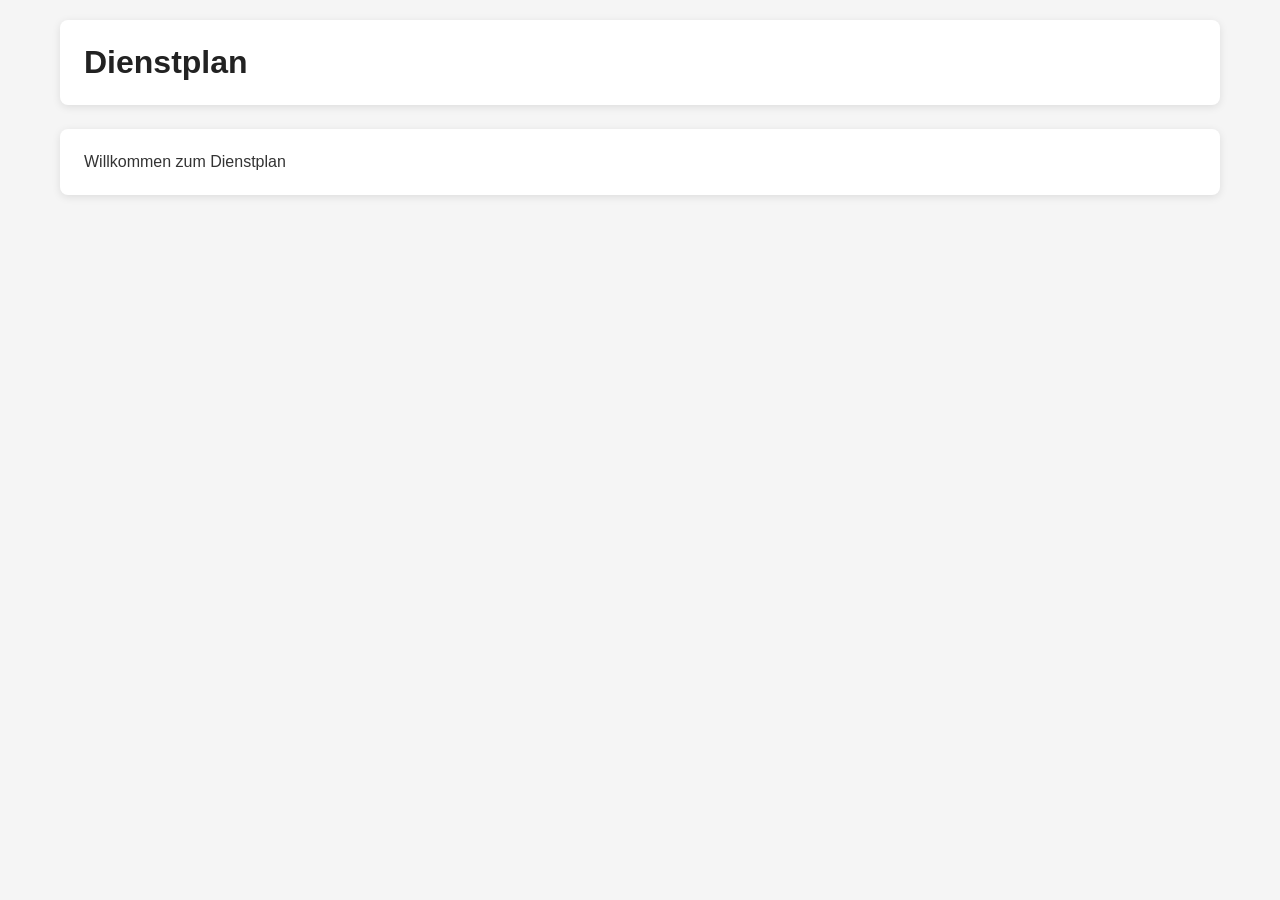
==== index.html @ 03ca54ce "Initial commit: Create dienstplan project structure - index.html: Main HTML structure - style.css: B" ====
<!DOCTYPE html>
<html lang="de">
<head>
  <meta charset="UTF-8">
  <meta name="viewport" content="width=device-width, initial-scale=1.0">
  <title>Dienstplan</title>
  <link rel="stylesheet" href="style.css">
</head>
<body>
  <div class="container">
    <header>
      <h1>Dienstplan</h1>
    </header>
    <main>
      <p>Willkommen zum Dienstplan</p>
    </main>
  </div>
  <script src="script.js"></script>
</body>
</html>
---- style.css ----
* {
  margin: 0;
  padding: 0;
  box-sizing: border-box;
}

body {
  font-family: -apple-system, BlinkMacSystemFont, 'Segoe UI', Roboto, Oxygen, Ubuntu, Cantarell, sans-serif;
  background: #f5f5f5;
  color: #333;
}

.container {
  max-width: 1200px;
  margin: 0 auto;
  padding: 20px;
}

header {
  background: #fff;
  padding: 24px;
  border-radius: 8px;
  box-shadow: 0 2px 8px rgba(0, 0, 0, 0.1);
  margin-bottom: 24px;
}

header h1 {
  font-size: 2rem;
  font-weight: 700;
  color: #222;
}

main {
  background: #fff;
  padding: 24px;
  border-radius: 8px;
  box-shadow: 0 2px 8px rgba(0, 0, 0, 0.1);
}
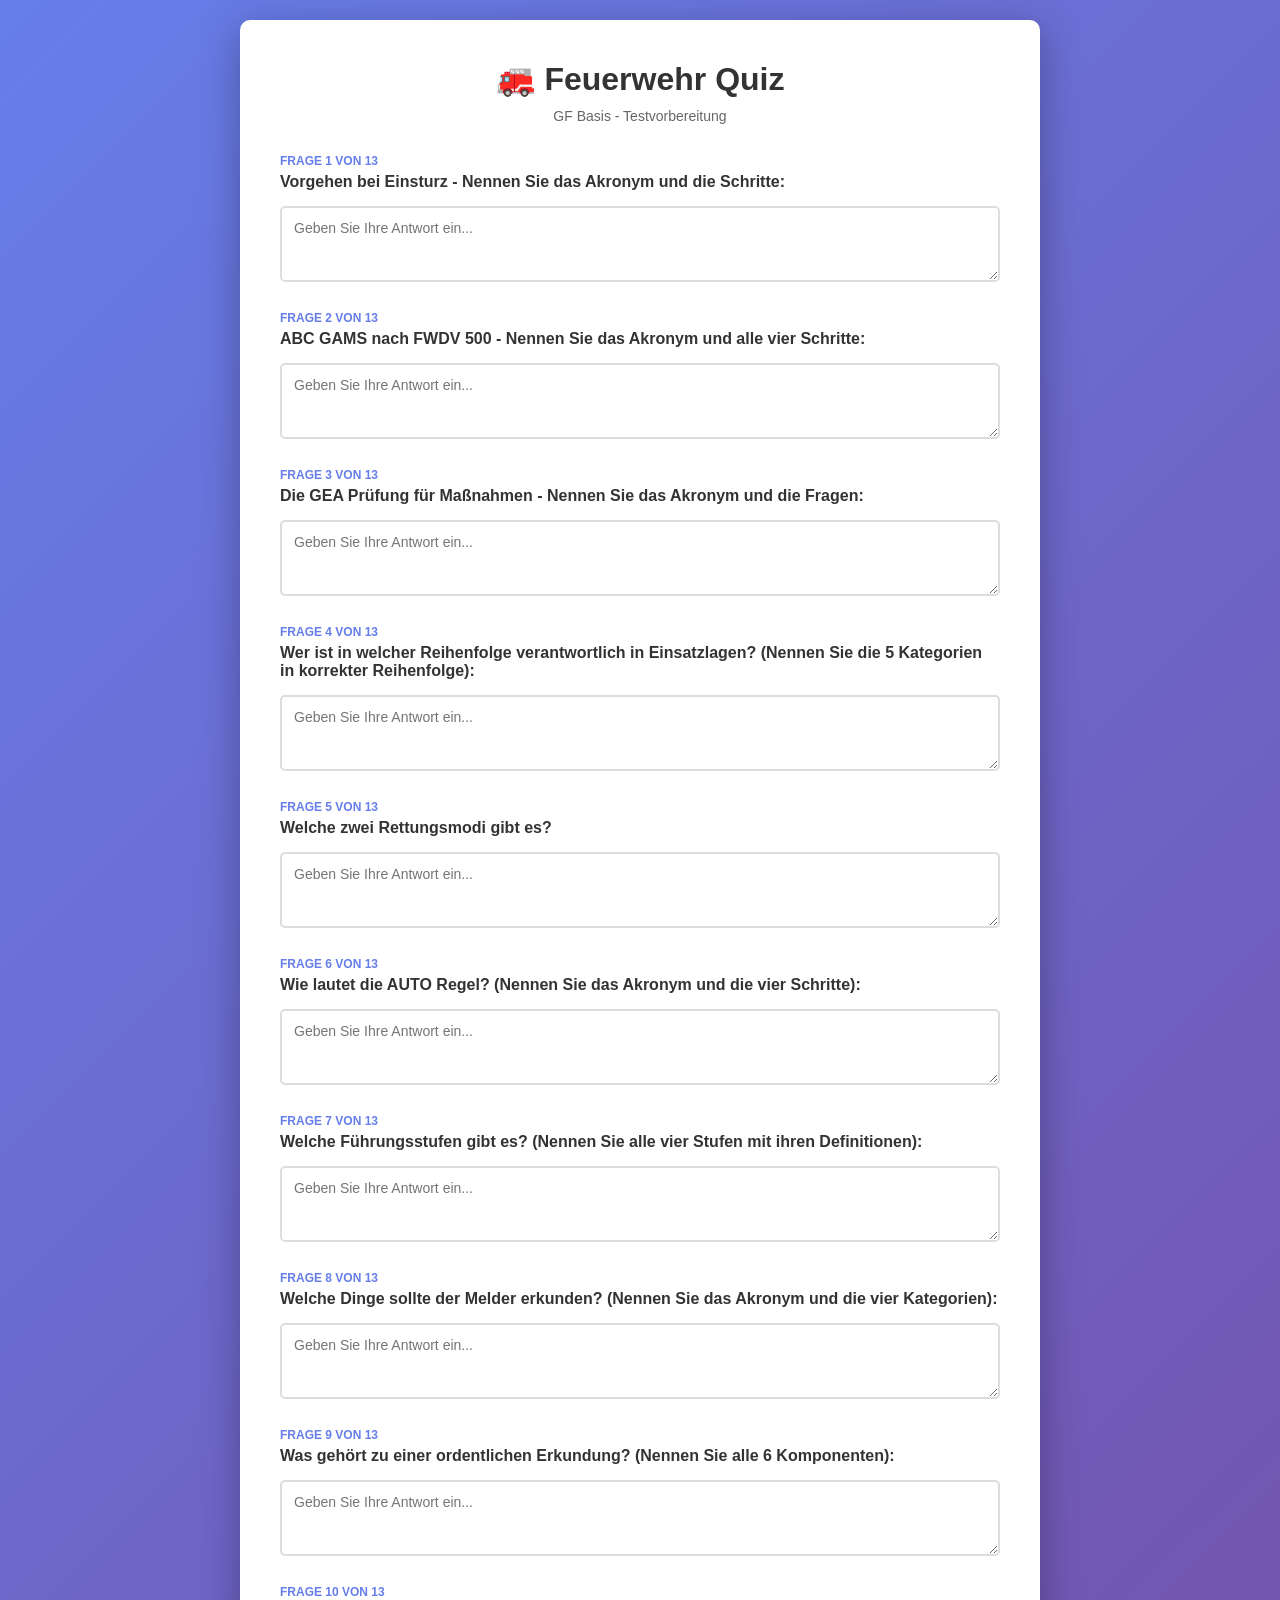
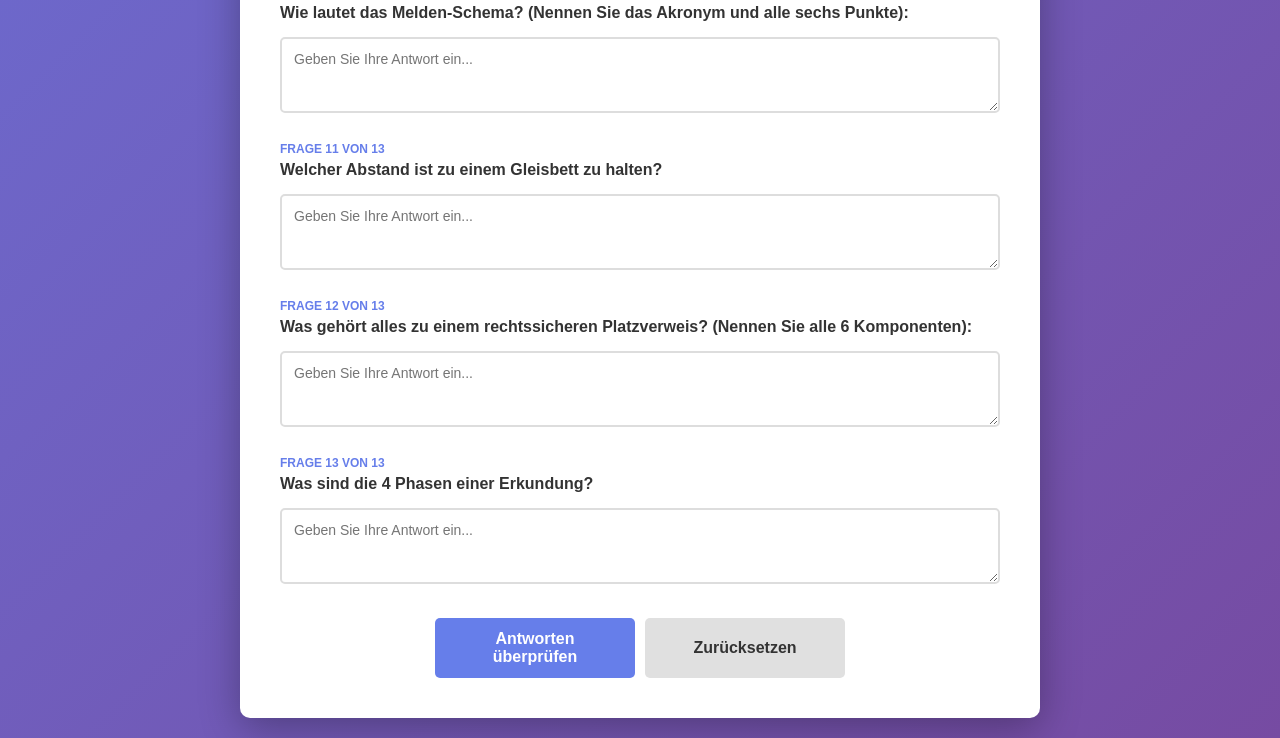
==== commit 7f3663d6: "Rename to index.html for GitHub Pages" ====
--- a/index.html
+++ b/index.html
@@ -1,20 +1,509 @@
 <!DOCTYPE html>
 <html lang="de">
 <head>
-  <meta charset="UTF-8">
-  <meta name="viewport" content="width=device-width, initial-scale=1.0">
-  <title>Dienstplan</title>
-  <link rel="stylesheet" href="style.css">
+    <meta charset="UTF-8">
+    <meta name="viewport" content="width=device-width, initial-scale=1.0">
+    <title>Feuerwehr Quiz - GF Basis</title>
+    <style>
+        * {
+            margin: 0;
+            padding: 0;
+            box-sizing: border-box;
+        }
+
+        body {
+            font-family: 'Segoe UI', Tahoma, Geneva, Verdana, sans-serif;
+            background: linear-gradient(135deg, #667eea 0%, #764ba2 100%);
+            min-height: 100vh;
+            padding: 20px;
+            display: flex;
+            justify-content: center;
+            align-items: center;
+        }
+
+        .container {
+            background: white;
+            border-radius: 10px;
+            box-shadow: 0 10px 40px rgba(0, 0, 0, 0.3);
+            max-width: 800px;
+            width: 100%;
+            padding: 40px;
+        }
+
+        h1 {
+            color: #333;
+            margin-bottom: 10px;
+            text-align: center;
+        }
+
+        .subtitle {
+            color: #666;
+            text-align: center;
+            margin-bottom: 30px;
+            font-size: 14px;
+        }
+
+        .quiz-section {
+            margin-bottom: 25px;
+        }
+
+        .question-number {
+            color: #667eea;
+            font-weight: bold;
+            font-size: 12px;
+            text-transform: uppercase;
+            margin-bottom: 5px;
+        }
+
+        .question-text {
+            color: #333;
+            font-size: 16px;
+            font-weight: 600;
+            margin-bottom: 15px;
+        }
+
+        .answer-input {
+            width: 100%;
+            padding: 12px;
+            border: 2px solid #ddd;
+            border-radius: 5px;
+            font-size: 14px;
+            font-family: inherit;
+            transition: border-color 0.3s;
+        }
+
+        .answer-input:focus {
+            outline: none;
+            border-color: #667eea;
+            background-color: #f8f9ff;
+        }
+
+        .button-group {
+            display: flex;
+            gap: 10px;
+            margin-top: 30px;
+            justify-content: center;
+        }
+
+        button {
+            padding: 12px 30px;
+            font-size: 16px;
+            border: none;
+            border-radius: 5px;
+            cursor: pointer;
+            font-weight: 600;
+            transition: all 0.3s;
+        }
+
+        .btn-submit {
+            background-color: #667eea;
+            color: white;
+            flex: 1;
+            max-width: 200px;
+        }
+
+        .btn-submit:hover {
+            background-color: #5568d3;
+            transform: translateY(-2px);
+            box-shadow: 0 5px 15px rgba(102, 126, 234, 0.4);
+        }
+
+        .btn-reset {
+            background-color: #e0e0e0;
+            color: #333;
+            flex: 1;
+            max-width: 200px;
+        }
+
+        .btn-reset:hover {
+            background-color: #d0d0d0;
+        }
+
+        .results {
+            display: none;
+            margin-top: 30px;
+            padding: 20px;
+            background: #f5f5f5;
+            border-radius: 5px;
+        }
+
+        .results.show {
+            display: block;
+        }
+
+        .score-display {
+            font-size: 24px;
+            font-weight: bold;
+            color: #667eea;
+            text-align: center;
+            margin-bottom: 20px;
+        }
+
+        .result-item {
+            padding: 15px;
+            margin-bottom: 10px;
+            border-left: 4px solid #ddd;
+            background: white;
+            border-radius: 3px;
+        }
+
+        .result-item.correct {
+            border-left-color: #4caf50;
+            background: #f1f8f4;
+        }
+
+        .result-item.incorrect {
+            border-left-color: #f44336;
+            background: #fef5f5;
+        }
+
+        .result-question {
+            font-weight: 600;
+            color: #333;
+            margin-bottom: 8px;
+        }
+
+        .result-answer {
+            font-size: 14px;
+            margin: 5px 0;
+        }
+
+        .your-answer {
+            color: #666;
+        }
+
+        .correct-answer {
+            color: #4caf50;
+            font-weight: 500;
+        }
+
+        .incorrect-answer {
+            color: #f44336;
+        }
+
+        .status-icon {
+            display: inline-block;
+            width: 20px;
+            height: 20px;
+            margin-right: 8px;
+            border-radius: 50%;
+            text-align: center;
+            line-height: 20px;
+            color: white;
+            font-weight: bold;
+            font-size: 12px;
+        }
+
+        .status-icon.correct {
+            background-color: #4caf50;
+        }
+
+        .status-icon.incorrect {
+            background-color: #f44336;
+        }
+
+        .hint {
+            font-size: 12px;
+            color: #999;
+            margin-top: 8px;
+            font-style: italic;
+        }
+
+        @media (max-width: 600px) {
+            .container {
+                padding: 20px;
+            }
+
+            h1 {
+                font-size: 20px;
+            }
+
+            .button-group {
+                flex-direction: column;
+            }
+
+            .btn-submit, .btn-reset {
+                max-width: 100%;
+            }
+        }
+    </style>
 </head>
 <body>
-  <div class="container">
-    <header>
-      <h1>Dienstplan</h1>
-    </header>
-    <main>
-      <p>Willkommen zum Dienstplan</p>
-    </main>
-  </div>
-  <script src="script.js"></script>
+    <div class="container">
+        <h1>🚒 Feuerwehr Quiz</h1>
+        <p class="subtitle">GF Basis - Testvorbereitung</p>
+
+        <div id="quizContent"></div>
+
+        <div class="button-group">
+            <button class="btn-submit" onclick="submitQuiz()">Antworten überprüfen</button>
+            <button class="btn-reset" onclick="resetQuiz()">Zurücksetzen</button>
+        </div>
+
+        <div id="results" class="results"></div>
+    </div>
+
+    <script>
+        const questions = [
+            {
+                id: 1,
+                question: "Vorgehen bei Einsturz - Nennen Sie das Akronym und die Schritte:",
+                correctAnswers: [
+                    "SHV",
+                    "shv",
+                    "Sehen Hören Vermuten",
+                    "sehen hören vermuten",
+                    "S H V"
+                ]
+            },
+            {
+                id: 2,
+                question: "ABC GAMS nach FWDV 500 - Nennen Sie das Akronym und alle vier Schritte:",
+                correctAnswers: [
+                    "GAMS",
+                    "gams",
+                    "Gefahr erkennen Absperren Menschenrettung Spezialkräfte alarmieren"
+                ]
+            },
+            {
+                id: 3,
+                question: "Die GEA Prüfung für Maßnahmen - Nennen Sie das Akronym und die Fragen:",
+                correctAnswers: [
+                    "GEA",
+                    "gea",
+                    "Geeignet Erforderlich Angemessen"
+                ]
+            },
+            {
+                id: 4,
+                question: "Wer ist in welcher Reihenfolge verantwortlich in Einsatzlagen? (Nennen Sie die 5 Kategorien in korrekter Reihenfolge):",
+                correctAnswers: [
+                    "Verhaltensstörer Zustandsstörer Zuständige Behörde Andere Behörde Nicht-Störer"
+                ]
+            },
+            {
+                id: 5,
+                question: "Welche zwei Rettungsmodi gibt es?",
+                correctAnswers: [
+                    "Schnelle zeitkontrollierte Rettung Sofortrettung",
+                    "Sofortrettung Schnelle zeitkontrollierte Rettung"
+                ]
+            },
+            {
+                id: 6,
+                question: "Wie lautet die AUTO Regel? (Nennen Sie das Akronym und die vier Schritte):",
+                correctAnswers: [
+                    "AUTO",
+                    "auto",
+                    "Austretende Betriebsstoffe Unterboden erkunden Tankdeckel öffnen Oberflächen absuchen"
+                ]
+            },
+            {
+                id: 7,
+                question: "Welche Führungsstufen gibt es? (Nennen Sie alle vier Stufen mit ihren Definitionen):",
+                correctAnswers: [
+                    "A B C D",
+                    "Führen ohne Führungseinheit Führen mit örtlicher Führungseinheit Führen mit einer Führungsgruppe Führen mit Führungsgruppe oder Stab"
+                ]
+            },
+            {
+                id: 8,
+                question: "Welche Dinge sollte der Melder erkunden? (Nennen Sie das Akronym und die vier Kategorien):",
+                correctAnswers: [
+                    "SPAZ",
+                    "spaz",
+                    "Schadensmerkmale Personen Aufstellflächen Zugänge"
+                ]
+            },
+            {
+                id: 9,
+                question: "Was gehört zu einer ordentlichen Erkundung? (Nennen Sie alle 6 Komponenten):",
+                correctAnswers: [
+                    "Allgemeine Lage erfassen Gefahrenlage erfassen Gefahrenabwehr festlegen Die Anfahrt Der Einsatzort Die Zusammenführung der Erkundungsergebnisse"
+                ]
+            },
+            {
+                id: 10,
+                question: "Wie lautet das Melden-Schema? (Nennen Sie das Akronym und alle sechs Punkte):",
+                correctAnswers: [
+                    "MELDEN",
+                    "melden",
+                    "Meldender Einsatzstelle Lage Durchgeführte und eingeleitete Maßnahmen Eingesetzte Kräfte und Mittel Nachforderung"
+                ]
+            },
+            {
+                id: 11,
+                question: "Welcher Abstand ist zu einem Gleisbett zu halten?",
+                correctAnswers: [
+                    "3,3 Meter",
+                    "3.3 Meter",
+                    "3,3 m",
+                    "3.3 m",
+                    "3,3",
+                    "3.3"
+                ]
+            },
+            {
+                id: 12,
+                question: "Was gehört alles zu einem rechtssicheren Platzverweis? (Nennen Sie alle 6 Komponenten):",
+                correctAnswers: [
+                    "Adressat Zeitliche Komponente Örtliche Komponente Verhältnismäßigkeit Abschlussfloskel Der sofortige Vollzug wird angeordnet"
+                ]
+            },
+            {
+                id: 13,
+                question: "Was sind die 4 Phasen einer Erkundung?",
+                correctAnswers: [
+                    "Frontalansicht Personenbefragung Zugänge Gesamtübersicht"
+                ]
+            }
+        ];
+
+        function initializeQuiz() {
+            const quizContent = document.getElementById('quizContent');
+            quizContent.innerHTML = '';
+
+            questions.forEach(q => {
+                const section = document.createElement('div');
+                section.className = 'quiz-section';
+                section.innerHTML = `
+                    <div class="question-number">Frage ${q.id} von ${questions.length}</div>
+                    <div class="question-text">${q.question}</div>
+                    <textarea 
+                        class="answer-input" 
+                        data-question-id="${q.id}" 
+                        placeholder="Geben Sie Ihre Antwort ein..."
+                        rows="3"
+                    ></textarea>
+                `;
+                quizContent.appendChild(section);
+            });
+        }
+
+        function normalizeAnswer(answer) {
+            return answer.trim().toLowerCase().replace(/\s+/g, ' ');
+        }
+
+        // Calculate similarity between two strings (0 to 1)
+        function calculateSimilarity(str1, str2) {
+            const s1 = normalizeAnswer(str1);
+            const s2 = normalizeAnswer(str2);
+            
+            // If exact match, return 1
+            if (s1 === s2) return 1;
+            
+            // Calculate word-based similarity
+            const words1 = s1.split(' ');
+            const words2 = s2.split(' ');
+            
+            let matchingWords = 0;
+            words1.forEach(word => {
+                if (words2.includes(word)) {
+                    matchingWords++;
+                }
+            });
+            
+            const totalWords = Math.max(words1.length, words2.length);
+            const wordSimilarity = matchingWords / totalWords;
+            
+            // Calculate character-based similarity (Levenshtein-inspired)
+            const maxLen = Math.max(s1.length, s2.length);
+            let charMatches = 0;
+            const minLen = Math.min(s1.length, s2.length);
+            
+            for (let i = 0; i < minLen; i++) {
+                if (s1[i] === s2[i]) charMatches++;
+            }
+            
+            const charSimilarity = maxLen > 0 ? charMatches / maxLen : 0;
+            
+            // Weighted average: 70% word similarity, 30% character similarity
+            return (wordSimilarity * 0.7) + (charSimilarity * 0.3);
+        }
+
+        function checkAnswer(userAnswer, correctAnswers) {
+            const threshold = 0.65; // 65% similarity needed
+            
+            return correctAnswers.some(correct => {
+                const similarity = calculateSimilarity(userAnswer, correct);
+                return similarity >= threshold;
+            });
+        }
+
+        function submitQuiz() {
+            const results = [];
+            let score = 0;
+
+            questions.forEach(q => {
+                const input = document.querySelector(`[data-question-id="${q.id}"]`);
+                const userAnswer = input.value.trim();
+                const isCorrect = checkAnswer(userAnswer, q.correctAnswers);
+
+                if (isCorrect) score++;
+
+                results.push({
+                    question: q.question,
+                    userAnswer: userAnswer || '(Keine Antwort)',
+                    correctAnswers: q.correctAnswers,
+                    isCorrect: isCorrect
+                });
+            });
+
+            displayResults(results, score);
+        }
+
+        function displayResults(results, score) {
+            const resultsDiv = document.getElementById('results');
+            const percentage = Math.round((score / questions.length) * 100);
+
+            let html = `
+                <div class="score-display">
+                    Ergebnis: ${score} von ${questions.length} (${percentage}%)
+                </div>
+            `;
+
+            results.forEach((result, index) => {
+                const statusClass = result.isCorrect ? 'correct' : 'incorrect';
+                const statusIcon = result.isCorrect ? '✓' : '✗';
+
+                html += `
+                    <div class="result-item ${statusClass}">
+                        <div class="result-question">
+                            <span class="status-icon ${statusClass}">${statusIcon}</span>
+                            Frage ${index + 1}: ${result.question}
+                        </div>
+                        <div class="result-answer your-answer">
+                            <strong>Ihre Antwort:</strong> ${result.userAnswer}
+                        </div>
+                `;
+
+                if (!result.isCorrect) {
+                    html += `
+                        <div class="result-answer correct-answer">
+                            <strong>Korrekte Antwort(en):</strong> ${result.correctAnswers.join(' / ')}
+                        </div>
+                    `;
+                }
+
+                html += `</div>`;
+            });
+
+            resultsDiv.innerHTML = html;
+            resultsDiv.classList.add('show');
+            window.scrollTo(0, document.body.scrollHeight);
+        }
+
+        function resetQuiz() {
+            document.querySelectorAll('.answer-input').forEach(input => {
+                input.value = '';
+            });
+            document.getElementById('results').classList.remove('show');
+            document.getElementById('results').innerHTML = '';
+            window.scrollTo(0, 0);
+        }
+
+        // Initialize quiz when page loads
+        window.addEventListener('load', initializeQuiz);
+    </script>
 </body>
 </html>
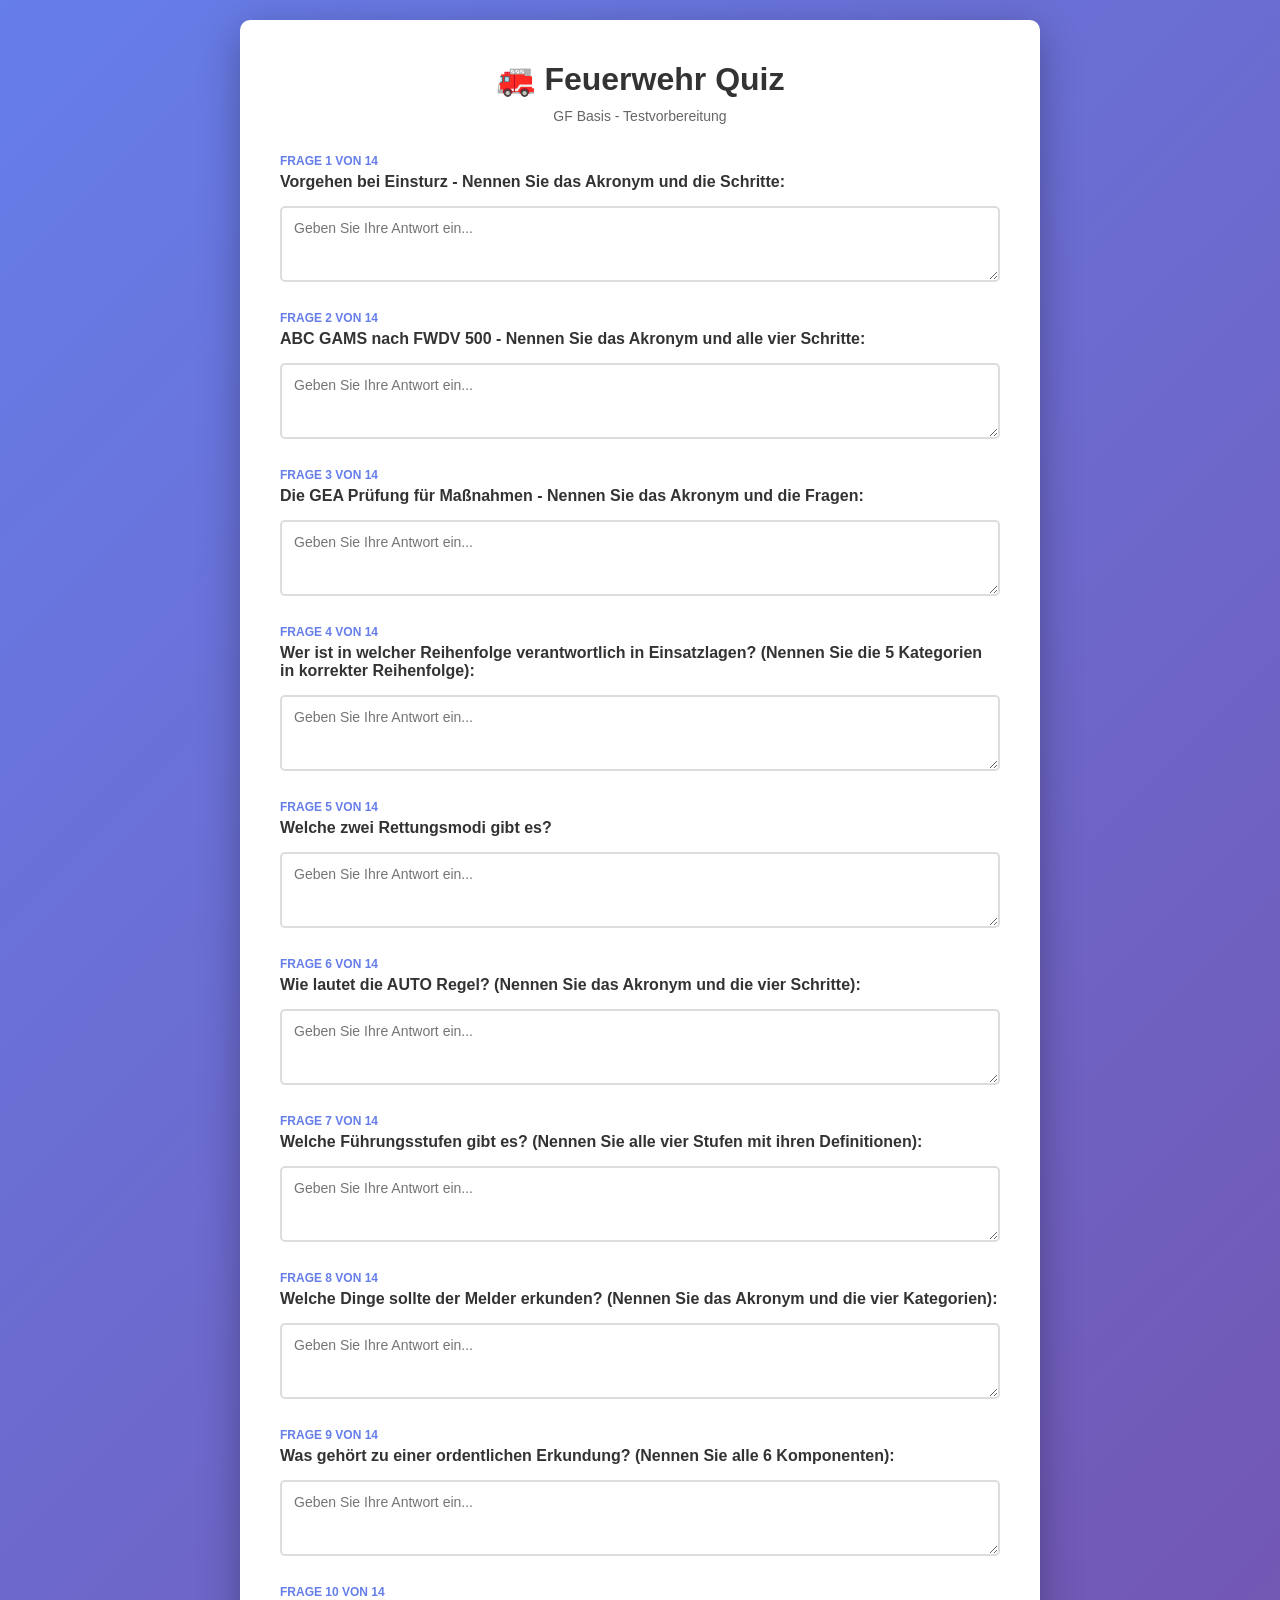
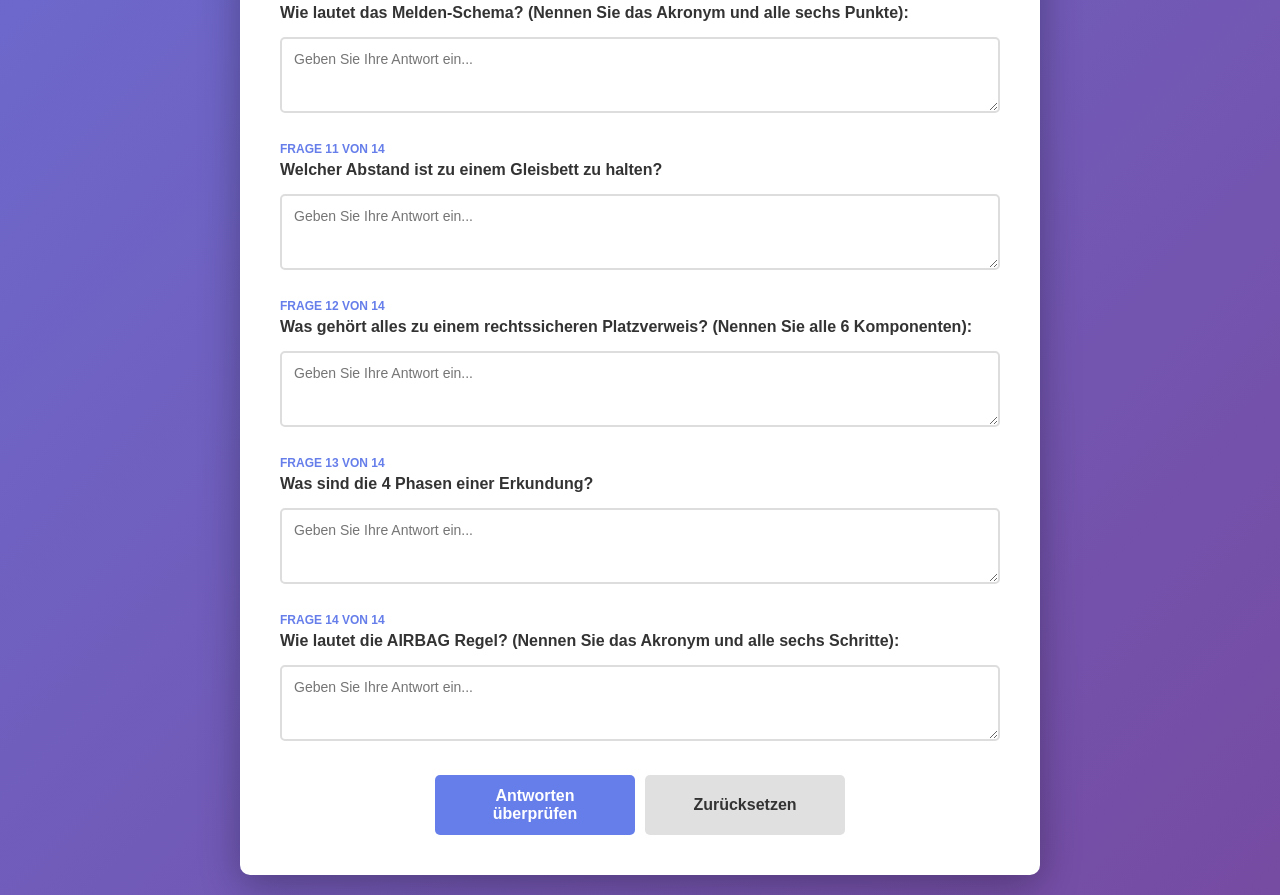
==== commit 19d9666f: "Add AIRBAG rule question" ====
--- a/index.html
+++ b/index.html
@@ -355,6 +355,15 @@
                 question: "Was sind die 4 Phasen einer Erkundung?",
                 correctAnswers: [
                     "Frontalansicht Personenbefragung Zugänge Gesamtübersicht"
+                ]
+            },
+            {
+                id: 14,
+                question: "Wie lautet die AIRBAG Regel? (Nennen Sie das Akronym und alle sechs Schritte):",
+                correctAnswers: [
+                    "AIRBAG",
+                    "airbag",
+                    "Abstand halten Innenraum erkunden Rettungskräfte informieren Batteriemanagement Abnehmen der Innenverkleidungen Gefahr an den Komponenten"
                 ]
             }
         ];
